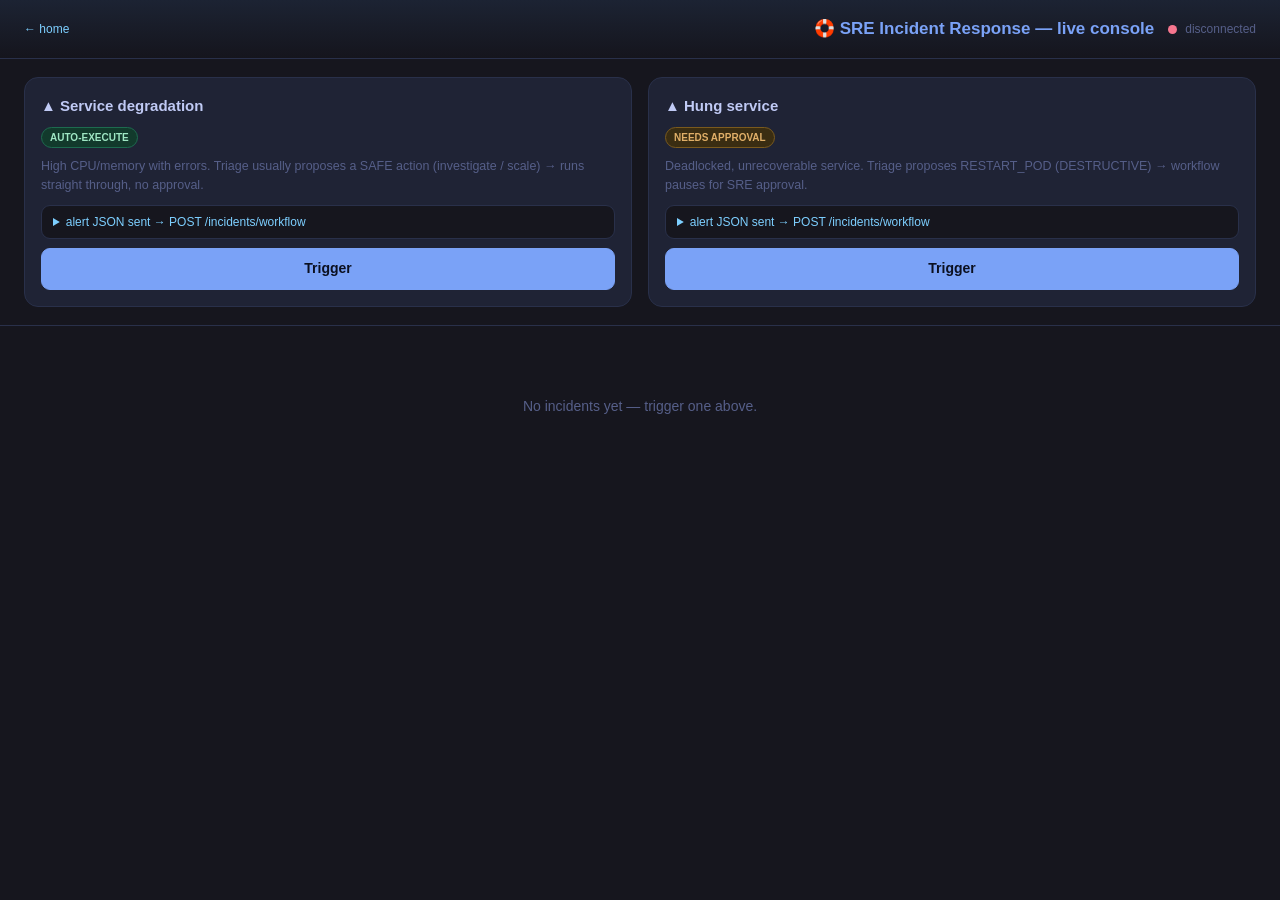
==== src/main/resources/META-INF/resources/console.html @ d0f3d38a "chore: WIP - Incident Response SRE demo (Quarkus Flow + Quarkus LangChain4j) Work in progress, not p" ====
<!DOCTYPE html>
<html lang="en">
<head>
<meta charset="utf-8"/>
<meta name="viewport" content="width=device-width, initial-scale=1"/>
<title>SRE Incident Response — Live Console</title>
<style>
  :root{
    --bg:#1a1b26; --bg2:#16161e; --panel:#1f2335; --panel2:#222a3d; --line:#29304a;
    --text:#c0caf5; --muted:#565f89; --blue:#7aa2f7; --purple:#bb9af7; --cyan:#7dcfff;
    --green:#9ece6a; --orange:#ff9e64; --red:#f7768e; --yellow:#e0af68;
    --p1:#f7768e; --p2:#ff9e64; --p3:#e0af68; --p4:#9ece6a;
  }
  *{box-sizing:border-box}
  body{margin:0;background:var(--bg2);color:var(--text);
    font:14px/1.55 -apple-system,BlinkMacSystemFont,"Segoe UI",Inter,Roboto,sans-serif}
  a{color:var(--cyan);text-decoration:none}
  header{display:flex;align-items:center;gap:14px;padding:16px 24px;border-bottom:1px solid var(--line);
    background:linear-gradient(180deg,#1c2333,#15151d)}
  header h1{font-size:17px;margin:0;font-weight:680;color:var(--blue)}
  header .home{margin-right:auto;color:var(--muted);font-size:12px}
  .dot{width:9px;height:9px;border-radius:50%;background:var(--red)}
  .dot.on{background:var(--green)}
  .conn{display:flex;align-items:center;gap:8px;color:var(--muted);font-size:12px}
  .triggers{display:grid;grid-template-columns:repeat(auto-fit,minmax(360px,1fr));gap:16px;padding:18px 24px;border-bottom:1px solid var(--line)}
  .trig{background:var(--panel);border:1px solid var(--line);border-radius:14px;padding:16px;display:flex;flex-direction:column;gap:9px}
  .trig h3{margin:0;font-size:15px;color:var(--text)}
  .trig .what{color:var(--muted);font-size:12.5px}
  .path{font-size:10px;font-weight:700;padding:2px 8px;border-radius:20px;width:max-content}
  .path.auto{background:#123a2c;color:#9fe7c4;border:1px solid #1d6b4f}
  .path.hitl{background:#3a2d12;color:var(--yellow);border:1px solid #7a5a1d}
  details{background:var(--bg2);border:1px solid var(--line);border-radius:9px}
  details summary{cursor:pointer;padding:7px 11px;font-size:12px;color:var(--cyan);user-select:none}
  details pre{margin:0;padding:0 12px 11px;font:11.5px/1.5 "JetBrains Mono",Menlo,Consolas,monospace;
    color:#9aa5ce;white-space:pre-wrap;word-break:break-word}
  button{font:inherit;border:1px solid var(--line);background:var(--panel2);color:var(--text);
    padding:9px 14px;border-radius:9px;cursor:pointer;transition:.15s;font-weight:600}
  button:hover{border-color:var(--blue);transform:translateY(-1px)}
  button.primary{background:var(--blue);border-color:var(--blue);color:#0b1020}
  button.ok{background:#123a2c;border-color:#1d6b4f;color:#9fe7c4}
  button.bad{background:#3a1620;border-color:#7a2b3e;color:#ffb3c2}
  main{padding:20px 24px;display:grid;grid-template-columns:repeat(auto-fill,minmax(380px,1fr));gap:16px}
  .card{background:var(--panel);border:1px solid var(--line);border-radius:14px;padding:15px;display:flex;flex-direction:column;gap:10px;animation:pop .2s}
  @keyframes pop{from{opacity:0;transform:translateY(6px)}to{opacity:1;transform:none}}
  .card.await{border-color:#7a5a1d;box-shadow:0 0 0 1px #7a5a1d,0 0 26px rgba(255,176,46,.12)}
  .row{display:flex;align-items:center;gap:10px}
  .svc{font-weight:680;font-size:15px}
  .sev{font-size:11px;font-weight:700;padding:2px 8px;border-radius:20px;color:#0b1020}
  .sev.P1_CRITICAL{background:var(--p1)} .sev.P2_HIGH{background:var(--p2)}
  .sev.P3_MEDIUM{background:var(--p3)} .sev.P4_LOW{background:var(--p4)}
  .status{margin-left:auto;font-size:11px;font-weight:680;padding:3px 10px;border-radius:20px;
    background:var(--panel2);border:1px solid var(--line);color:var(--muted)}
  .status.await{background:#3a2d12;border-color:#7a5a1d;color:var(--yellow)}
  .status.resolved{background:#11301f;border-color:#1d6b4f;color:var(--green)}
  .status.rejected{background:#33141d;border-color:#7a2b3e;color:var(--red)}
  .status.running{background:#13243a;border-color:#244a78;color:#7fb0ff}
  .diag{background:var(--panel2);border:1px solid var(--line);border-radius:9px;padding:9px 11px;font-size:12.5px}
  .diag b{color:var(--text)}
  .badge{font-size:10px;font-weight:700;padding:2px 7px;border-radius:6px;margin-left:6px}
  .badge.dest{background:#3a1620;color:#ffb3c2;border:1px solid #7a2b3e}
  .badge.safe{background:#123a2c;color:#9fe7c4;border:1px solid #1d6b4f}
  .actions{display:flex;gap:8px}
  .meta{color:var(--muted);font-size:11.5px}
  .steps{display:flex;flex-wrap:wrap;gap:5px}
  .step{font-size:10px;padding:2px 8px;border-radius:20px;border:1px solid var(--line);color:var(--muted);background:var(--bg2);transition:.15s}
  .step.done{color:var(--green);border-color:#1d6b4f}
  .step.active{color:#0b1020;background:var(--cyan);border-color:var(--cyan);font-weight:700}
  .empty{grid-column:1/-1;color:var(--muted);text-align:center;padding:50px 0}
  code{background:#0e1422;padding:1px 6px;border-radius:5px;color:#9fb6d6}
</style>
</head>
<body>
<header>
  <span class="home"><a href="/">← home</a></span>
  <h1>🛟 SRE Incident Response — live console</h1>
  <div class="conn"><span id="dot" class="dot"></span><span id="connTxt">connecting…</span></div>
</header>

<section class="triggers" id="triggers"></section>

<main id="grid"><div class="empty" id="empty">No incidents yet — trigger one above.</div></main>

<script>
const ALERTS = {
  degradation: {
    label: "Service degradation",
    what: "High CPU/memory with errors. Triage usually proposes a SAFE action (investigate / scale) → runs straight through, no approval.",
    path: "auto", pathLabel: "AUTO-EXECUTE",
    payload: {source:"prometheus", service:"api-gateway", metric:"cpu_usage", value:95, threshold:80,
      message:"Pod api-gateway-7d8f2 restart loop. CPU 95%, memory 89%. Error rate 12% on /api/v2/users"}
  },
  deadlock: {
    label: "Hung service",
    what: "Deadlocked, unrecoverable service. Triage proposes RESTART_POD (DESTRUCTIVE) → workflow pauses for SRE approval.",
    path: "hitl", pathLabel: "NEEDS APPROVAL",
    payload: {source:"prometheus", service:"payment-service", metric:"thread_deadlock", value:100, threshold:1,
      message:"payment-service fully deadlocked: all worker threads BLOCKED, 100% of requests failing, liveness probe failing. Process is hung and unrecoverable; standard remediation is an immediate pod restart."}
  }
};
const byInstance = {};
const grid = document.getElementById('grid');

// Trigger cards: self-documenting (what it does + path + the exact JSON it POSTs)
const trigEl = document.getElementById('triggers');
for (const [k, a] of Object.entries(ALERTS)) {
  const el = document.createElement('div'); el.className = 'trig';
  el.innerHTML = `
    <h3>▲ ${a.label}</h3>
    <span class="path ${a.path}">${a.pathLabel}</span>
    <div class="what">${a.what}</div>
    <details><summary>alert JSON sent → POST /incidents/workflow</summary>
      <pre>${JSON.stringify(a.payload, null, 2)}</pre></details>
    <button class="primary" data-k="${k}">Trigger</button>`;
  el.querySelector('button').onclick = () => trigger(k);
  trigEl.appendChild(el);
}

function setConn(on){ document.getElementById('dot').classList.toggle('on',on);
  document.getElementById('connTxt').textContent = on ? 'connected' : 'disconnected'; }
function connect(){
  const ws = new WebSocket((location.protocol==='https:'?'wss://':'ws://')+location.host+'/ws/incidents');
  ws.onopen=()=>setConn(true); ws.onclose=()=>{setConn(false);setTimeout(connect,2000);};
  ws.onmessage=e=>handleEvent(JSON.parse(e.data));
}

async function trigger(kind){
  const a = ALERTS[kind];
  const r = await fetch('/incidents/workflow',{method:'POST',headers:{'Content-Type':'application/json'},
    body:JSON.stringify(a.payload)});
  const j = await r.json();
  addCard(j.workflowInstanceId, j.incidentId, a);
}

function addCard(instanceId, incidentId, a){
  document.getElementById('empty')?.remove();
  const el = document.createElement('div'); el.className='card';
  el.innerHTML = `
    <div class="row"><span class="svc">${a.payload.service}</span>
      <span class="sev" data-sev></span>
      <span class="status running" data-status>TRIAGING…</span></div>
    <div class="meta">workflow <code>${instanceId.slice(0,14)}…</code> · incident <code>${incidentId.slice(0,8)}</code></div>
    <div class="steps" data-steps></div>
    <div class="diag" data-diag style="display:none"></div>
    <div class="actions" data-actions></div>
    <details><summary>alert payload</summary><pre>${JSON.stringify(a.payload,null,2)}</pre></details>
    <details><summary>workflow events (live)</summary><pre data-events>(waiting for events…)</pre></details>`;
  grid.prepend(el);
  const ctx = {incidentId, el, reached:new Set(), last:-1};
  byInstance[instanceId] = ctx;
  renderSteps(ctx);
}

// Live per-task progress, fed by Flow lifecycle events (flow-lifecycle-out)
const STEPS = [
  {label:'triage',      m:['triage']},
  {label:'metrics',     m:['fetchmetrics']},
  {label:'decision',    m:['switch']},
  {label:'approval',    m:['approval']},
  {label:'remediate',   m:['executeremediation']},
  {label:'notify',      m:['notify']},
  {label:'post-mortem', m:['postmortem']},
  {label:'resolved',    m:['incidentresolved']}
];
function stepIndexForTask(task){
  if(!task) return -1;
  const t = task.toLowerCase();
  return STEPS.findIndex(s => s.m.some(x => t.includes(x)));
}
function renderSteps(ctx){
  // done = steps actually reached; active = furthest reached; skipped steps stay blank
  ctx.el.querySelector('[data-steps]').innerHTML = STEPS.map((s,i)=>{
    const cls = i === ctx.last ? 'active' : (ctx.reached.has(i) ? 'done' : '');
    return `<span class="step ${cls}">${s.label}</span>`;
  }).join('');
}
function advanceStep(ctx, task){
  const idx = stepIndexForTask(task);
  if(idx < 0) return;
  ctx.reached.add(idx);
  ctx.last = Math.max(ctx.last, idx);
  renderSteps(ctx);
}

function handleEvent(ev){
  const ctx = byInstance[ev.flowInstanceId];
  if(!ctx) return;

  if(ev.kind === 'lifecycle'){ advanceStep(ctx, ev.task); return; }

  // domain event (approval.required / resolved) -> live feed + card state
  const log = ctx.el.querySelector('[data-events]');
  const shortType = ev.type.replace('com.acme.sre.','');
  log.textContent = (log.textContent.startsWith('(') ? '' : log.textContent)
    + `▼ ${shortType}\n${JSON.stringify(ev.data, null, 2)}\n\n`;
  const d = ev.data || {};
  if(ev.type.endsWith('approval.required')) renderAwaiting(ctx, d);
  else if(ev.type.endsWith('resolved')){ const r=STEPS.length-1; ctx.reached.add(r); ctx.last=r; renderSteps(ctx); setStatus(ctx,'RESOLVED','resolved'); }
}

function renderAwaiting(ctx, ir){
  const el = ctx.el; el.classList.add('await');
  if(ir.severity){const s=el.querySelector('[data-sev]');s.textContent=ir.severity.replace('_',' ');s.className='sev '+ir.severity;}
  setStatus(ctx,'⏸ AWAITING APPROVAL','await');
  const rem = ir.remediation||{};
  const diag = el.querySelector('[data-diag]'); diag.style.display='block';
  diag.innerHTML = `<b>${(rem.type||'').replaceAll('_',' ')}</b>`
    + `<span class="badge ${rem.destructive?'dest':'safe'}">${rem.destructive?'DESTRUCTIVE':'SAFE'}</span>`
    + `<br>${rem.description||''}`
    + (ir.diagnosis? `<br><span class="meta">root cause: ${ir.diagnosis.rootCause||''}</span>`:'');
  const act = el.querySelector('[data-actions]'); act.innerHTML='';
  const ok=document.createElement('button'); ok.className='ok'; ok.textContent='✓ Approve restart'; ok.onclick=()=>decide(ctx,'approve');
  const no=document.createElement('button'); no.className='bad'; no.textContent='✕ Reject'; no.onclick=()=>decide(ctx,'reject');
  act.append(ok,no);
}

async function decide(ctx, action){
  ctx.el.querySelector('[data-actions]').innerHTML=''; ctx.el.classList.remove('await');
  setStatus(ctx, action==='approve'?'APPROVED — remediating…':'REJECTED', action==='approve'?'running':'rejected');
  try {
    const r = await fetch(`/incidents/${ctx.incidentId}/${action}`,{method:'PUT',headers:{'Content-Type':'application/json'},
      body:JSON.stringify({reviewer:'console-user',reason:action==='approve'?'Approved via console':'Rejected via console'})});
    if(!r.ok) setStatus(ctx, `${action} failed (${r.status}) — stale incident?`, 'rejected');
  } catch(e){ setStatus(ctx, `${action} error`, 'rejected'); }
}

function setStatus(ctx,text,cls){ const s=ctx.el.querySelector('[data-status]'); s.textContent=text; s.className='status '+cls; }
connect();
</script>
</body>
</html>
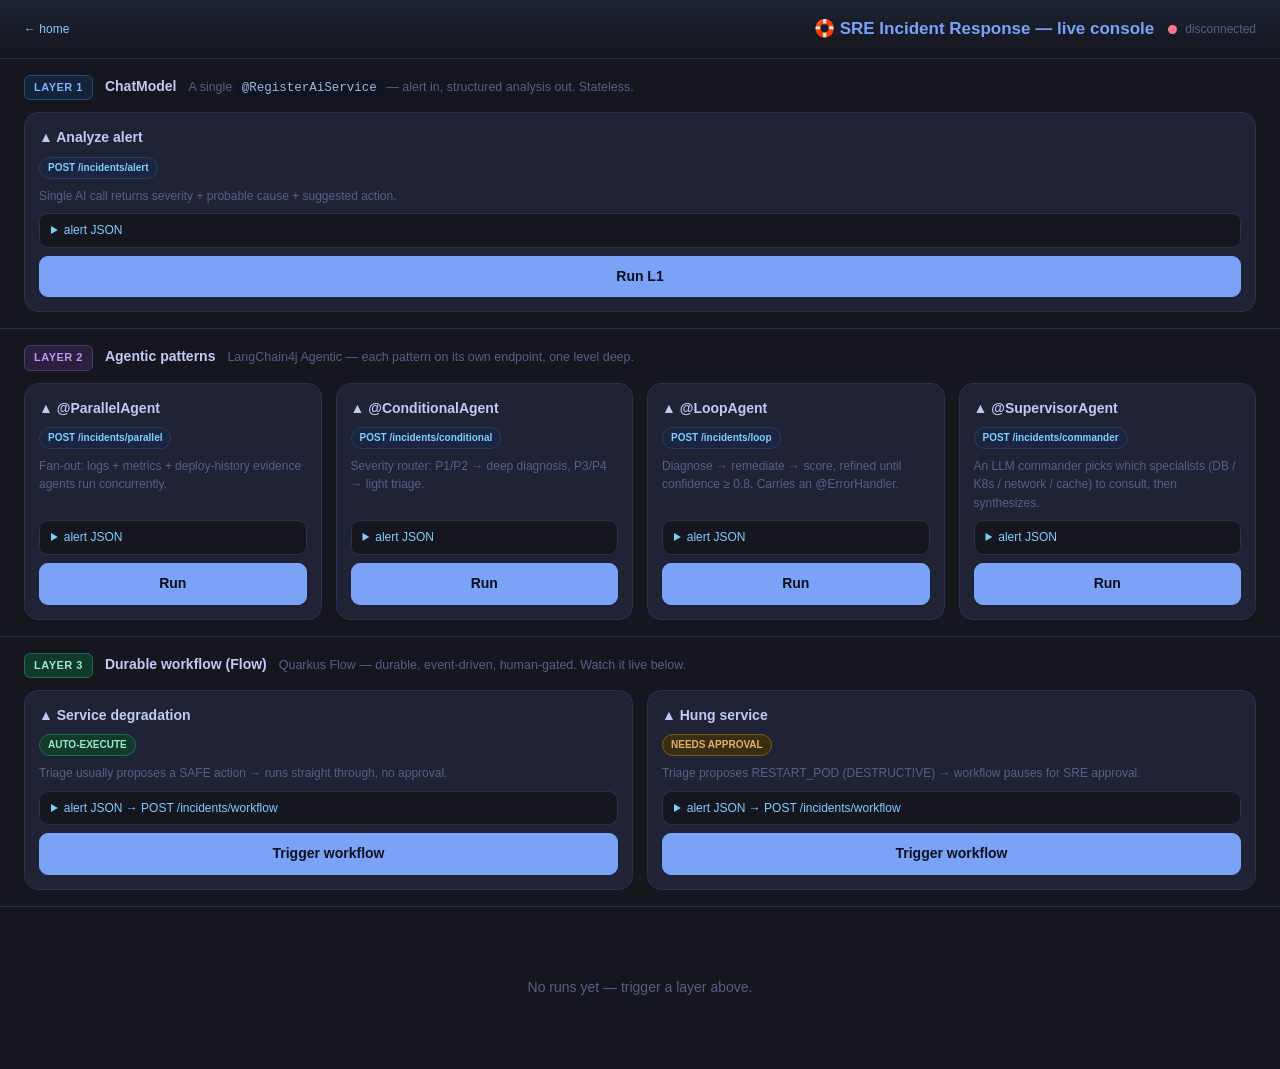
==== commit ec5e6026: "feat: per-pattern agentic layers, supervisor, error handling, durable HITL flow Restructure the demo" ====
--- a/src/main/resources/META-INF/resources/console.html
+++ b/src/main/resources/META-INF/resources/console.html
@@ -22,10 +22,21 @@
   .dot{width:9px;height:9px;border-radius:50%;background:var(--red)}
   .dot.on{background:var(--green)}
   .conn{display:flex;align-items:center;gap:8px;color:var(--muted);font-size:12px}
-  .triggers{display:grid;grid-template-columns:repeat(auto-fit,minmax(360px,1fr));gap:16px;padding:18px 24px;border-bottom:1px solid var(--line)}
-  .trig{background:var(--panel);border:1px solid var(--line);border-radius:14px;padding:16px;display:flex;flex-direction:column;gap:9px}
-  .trig h3{margin:0;font-size:15px;color:var(--text)}
-  .trig .what{color:var(--muted);font-size:12.5px}
+
+  .layer{border-bottom:1px solid var(--line);padding:16px 24px}
+  .layer-head{display:flex;align-items:baseline;gap:12px;margin-bottom:12px}
+  .layer-tag{font-size:11px;font-weight:800;letter-spacing:.5px;padding:3px 9px;border-radius:6px}
+  .layer-tag.l1{background:#13243a;color:#7fb0ff;border:1px solid #244a78}
+  .layer-tag.l2{background:#2a1f3d;color:var(--purple);border:1px solid #4a3a78}
+  .layer-tag.l3{background:#123a2c;color:#9fe7c4;border:1px solid #1d6b4f}
+  .layer-head .ttl{font-size:14px;font-weight:680}
+  .layer-head .sub{color:var(--muted);font-size:12.5px}
+  .triggers{display:grid;grid-template-columns:repeat(auto-fit,minmax(260px,1fr));gap:14px}
+  .trig{background:var(--panel);border:1px solid var(--line);border-radius:14px;padding:14px;display:flex;flex-direction:column;gap:8px}
+  .trig h3{margin:0;font-size:14px;color:var(--text)}
+  .trig .what{color:var(--muted);font-size:12px;flex:1}
+  .pat{font-size:10px;font-weight:700;padding:2px 8px;border-radius:20px;width:max-content;
+    background:#1b2440;color:var(--cyan);border:1px solid #2c3a63}
   .path{font-size:10px;font-weight:700;padding:2px 8px;border-radius:20px;width:max-content}
   .path.auto{background:#123a2c;color:#9fe7c4;border:1px solid #1d6b4f}
   .path.hitl{background:#3a2d12;color:var(--yellow);border:1px solid #7a5a1d}
@@ -36,6 +47,7 @@
   button{font:inherit;border:1px solid var(--line);background:var(--panel2);color:var(--text);
     padding:9px 14px;border-radius:9px;cursor:pointer;transition:.15s;font-weight:600}
   button:hover{border-color:var(--blue);transform:translateY(-1px)}
+  button:disabled{opacity:.5;cursor:wait;transform:none}
   button.primary{background:var(--blue);border-color:var(--blue);color:#0b1020}
   button.ok{background:#123a2c;border-color:#1d6b4f;color:#9fe7c4}
   button.bad{background:#3a1620;border-color:#7a2b3e;color:#ffb3c2}
@@ -43,8 +55,13 @@
   .card{background:var(--panel);border:1px solid var(--line);border-radius:14px;padding:15px;display:flex;flex-direction:column;gap:10px;animation:pop .2s}
   @keyframes pop{from{opacity:0;transform:translateY(6px)}to{opacity:1;transform:none}}
   .card.await{border-color:#7a5a1d;box-shadow:0 0 0 1px #7a5a1d,0 0 26px rgba(255,176,46,.12)}
+  .card.l1{border-left:3px solid var(--blue)}
+  .card.l2{border-left:3px solid var(--purple)}
+  .card.l3{border-left:3px solid var(--green)}
   .row{display:flex;align-items:center;gap:10px}
   .svc{font-weight:680;font-size:15px}
+  .lbadge{font-size:10px;font-weight:800;padding:2px 8px;border-radius:6px}
+  .lbadge.l1{background:#13243a;color:#7fb0ff} .lbadge.l2{background:#2a1f3d;color:var(--purple)} .lbadge.l3{background:#123a2c;color:#9fe7c4}
   .sev{font-size:11px;font-weight:700;padding:2px 8px;border-radius:20px;color:#0b1020}
   .sev.P1_CRITICAL{background:var(--p1)} .sev.P2_HIGH{background:var(--p2)}
   .sev.P3_MEDIUM{background:var(--p3)} .sev.P4_LOW{background:var(--p4)}
@@ -54,6 +71,7 @@
   .status.resolved{background:#11301f;border-color:#1d6b4f;color:var(--green)}
   .status.rejected{background:#33141d;border-color:#7a2b3e;color:var(--red)}
   .status.running{background:#13243a;border-color:#244a78;color:#7fb0ff}
+  .status.err{background:#33141d;border-color:#7a2b3e;color:var(--red)}
   .diag{background:var(--panel2);border:1px solid var(--line);border-radius:9px;padding:9px 11px;font-size:12.5px}
   .diag b{color:var(--text)}
   .badge{font-size:10px;font-weight:700;padding:2px 7px;border-radius:6px;margin-left:6px}
@@ -65,6 +83,9 @@
   .step{font-size:10px;padding:2px 8px;border-radius:20px;border:1px solid var(--line);color:var(--muted);background:var(--bg2);transition:.15s}
   .step.done{color:var(--green);border-color:#1d6b4f}
   .step.active{color:#0b1020;background:var(--cyan);border-color:var(--cyan);font-weight:700}
+  .spin{width:13px;height:13px;border:2px solid var(--line);border-top-color:var(--cyan);border-radius:50%;
+    display:inline-block;animation:rot .8s linear infinite;vertical-align:-2px}
+  @keyframes rot{to{transform:rotate(360deg)}}
   .empty{grid-column:1/-1;color:var(--muted);text-align:center;padding:50px 0}
   code{background:#0e1422;padding:1px 6px;border-radius:5px;color:#9fb6d6}
 </style>
@@ -76,45 +97,193 @@
   <div class="conn"><span id="dot" class="dot"></span><span id="connTxt">connecting…</span></div>
 </header>
 
-<section class="triggers" id="triggers"></section>
-
-<main id="grid"><div class="empty" id="empty">No incidents yet — trigger one above.</div></main>
+<section class="layer">
+  <div class="layer-head">
+    <span class="layer-tag l1">LAYER 1</span>
+    <span class="ttl">ChatModel</span>
+    <span class="sub">A single <code>@RegisterAiService</code> — alert in, structured analysis out. Stateless.</span>
+  </div>
+  <div class="triggers" id="trig-l1"></div>
+</section>
+
+<section class="layer">
+  <div class="layer-head">
+    <span class="layer-tag l2">LAYER 2</span>
+    <span class="ttl">Agentic patterns</span>
+    <span class="sub">LangChain4j Agentic — each pattern on its own endpoint, one level deep.</span>
+  </div>
+  <div class="triggers" id="trig-l2"></div>
+</section>
+
+<section class="layer">
+  <div class="layer-head">
+    <span class="layer-tag l3">LAYER 3</span>
+    <span class="ttl">Durable workflow (Flow)</span>
+    <span class="sub">Quarkus Flow — durable, event-driven, human-gated. Watch it live below.</span>
+  </div>
+  <div class="triggers" id="trig-l3"></div>
+</section>
+
+<main id="grid"><div class="empty" id="empty">No runs yet — trigger a layer above.</div></main>
 
 <script>
-const ALERTS = {
+// ---- Layer 1: synchronous ChatModel call ----
+const L1 = {
+  label: "Analyze alert", endpoint: "/incidents/alert",
+  what: "Single AI call returns severity + probable cause + suggested action.",
+  payload: {source:"prometheus", service:"api-gateway", metric:"error_rate", value:15.5, threshold:5.0,
+    message:"Error rate exceeded threshold: 15.5% > 5.0% on /api/v2/users"}
+};
+
+// ---- Layer 2: the four agentic patterns (synchronous) ----
+const L2 = {
+  parallel: {
+    label:"@ParallelAgent", endpoint:"/incidents/parallel",
+    what:"Fan-out: logs + metrics + deploy-history evidence agents run concurrently.",
+    payload:{source:"prometheus", service:"api-gateway", metric:"error_rate", value:15.5, threshold:5.0,
+      message:"Error rate 15.5%; latency p99 climbing after the 14:00 rollout"}
+  },
+  conditional: {
+    label:"@ConditionalAgent", endpoint:"/incidents/conditional",
+    what:"Severity router: P1/P2 → deep diagnosis, P3/P4 → light triage.",
+    payload:{source:"prometheus", service:"payment-service", metric:"availability", value:0, threshold:1,
+      message:"payment-service down: 100% of requests failing, all pods CrashLoopBackOff after v2.3 deploy"}
+  },
+  loop: {
+    label:"@LoopAgent", endpoint:"/incidents/loop",
+    what:"Diagnose → remediate → score, refined until confidence ≥ 0.8. Carries an @ErrorHandler.",
+    payload:{source:"prometheus", service:"payments-api", metric:"heap_used_pct", value:97, threshold:85,
+      message:"OutOfMemoryError, heap climbing, GC pauses increasing after v2.3 deploy"}
+  },
+  commander: {
+    label:"@SupervisorAgent", endpoint:"/incidents/commander",
+    what:"An LLM commander picks which specialists (DB / K8s / network / cache) to consult, then synthesizes.",
+    payload:{source:"prometheus", service:"checkout-api", metric:"db_pool_active", value:100, threshold:80,
+      message:"p99 8s, HikariCP connection pool exhausted, threads blocked acquiring connections"}
+  }
+};
+
+// ---- Layer 3: durable workflow (async, live over WebSocket) ----
+const L3 = {
   degradation: {
-    label: "Service degradation",
-    what: "High CPU/memory with errors. Triage usually proposes a SAFE action (investigate / scale) → runs straight through, no approval.",
-    path: "auto", pathLabel: "AUTO-EXECUTE",
-    payload: {source:"prometheus", service:"api-gateway", metric:"cpu_usage", value:95, threshold:80,
+    label:"Service degradation", path:"auto", pathLabel:"AUTO-EXECUTE",
+    what:"Triage usually proposes a SAFE action → runs straight through, no approval.",
+    payload:{source:"prometheus", service:"api-gateway", metric:"cpu_usage", value:95, threshold:80,
       message:"Pod api-gateway-7d8f2 restart loop. CPU 95%, memory 89%. Error rate 12% on /api/v2/users"}
   },
   deadlock: {
-    label: "Hung service",
-    what: "Deadlocked, unrecoverable service. Triage proposes RESTART_POD (DESTRUCTIVE) → workflow pauses for SRE approval.",
-    path: "hitl", pathLabel: "NEEDS APPROVAL",
-    payload: {source:"prometheus", service:"payment-service", metric:"thread_deadlock", value:100, threshold:1,
+    label:"Hung service", path:"hitl", pathLabel:"NEEDS APPROVAL",
+    what:"Triage proposes RESTART_POD (DESTRUCTIVE) → workflow pauses for SRE approval.",
+    payload:{source:"prometheus", service:"payment-service", metric:"thread_deadlock", value:100, threshold:1,
       message:"payment-service fully deadlocked: all worker threads BLOCKED, 100% of requests failing, liveness probe failing. Process is hung and unrecoverable; standard remediation is an immediate pod restart."}
   }
 };
+
 const byInstance = {};
 const grid = document.getElementById('grid');
 
-// Trigger cards: self-documenting (what it does + path + the exact JSON it POSTs)
-const trigEl = document.getElementById('triggers');
-for (const [k, a] of Object.entries(ALERTS)) {
-  const el = document.createElement('div'); el.className = 'trig';
-  el.innerHTML = `
-    <h3>▲ ${a.label}</h3>
-    <span class="path ${a.path}">${a.pathLabel}</span>
-    <div class="what">${a.what}</div>
-    <details><summary>alert JSON sent → POST /incidents/workflow</summary>
-      <pre>${JSON.stringify(a.payload, null, 2)}</pre></details>
-    <button class="primary" data-k="${k}">Trigger</button>`;
-  el.querySelector('button').onclick = () => trigger(k);
-  trigEl.appendChild(el);
-}
-
+// ---------- build trigger cards ----------
+function trigCard(html){ const el=document.createElement('div'); el.className='trig'; el.innerHTML=html; return el; }
+
+(function buildL1(){
+  const el = trigCard(`
+    <h3>▲ ${L1.label}</h3>
+    <span class="pat">POST ${L1.endpoint}</span>
+    <div class="what">${L1.what}</div>
+    <details><summary>alert JSON</summary><pre>${JSON.stringify(L1.payload,null,2)}</pre></details>
+    <button class="primary">Run L1</button>`);
+  el.querySelector('button').onclick = (e)=>runSync(e.target,'l1','L1','ChatModel',L1.endpoint,L1.payload);
+  document.getElementById('trig-l1').appendChild(el);
+})();
+
+(function buildL2(){
+  const box = document.getElementById('trig-l2');
+  for(const [k,p] of Object.entries(L2)){
+    const el = trigCard(`
+      <h3>▲ ${p.label}</h3>
+      <span class="pat">POST ${p.endpoint}</span>
+      <div class="what">${p.what}</div>
+      <details><summary>alert JSON</summary><pre>${JSON.stringify(p.payload,null,2)}</pre></details>
+      <button class="primary">Run</button>`);
+    el.querySelector('button').onclick=(e)=>runSync(e.target,'l2','L2',p.label,p.endpoint,p.payload);
+    box.appendChild(el);
+  }
+})();
+
+(function buildL3(){
+  const box = document.getElementById('trig-l3');
+  for(const [k,a] of Object.entries(L3)){
+    const el = trigCard(`
+      <h3>▲ ${a.label}</h3>
+      <span class="path ${a.path}">${a.pathLabel}</span>
+      <div class="what">${a.what}</div>
+      <details><summary>alert JSON → POST /incidents/workflow</summary><pre>${JSON.stringify(a.payload,null,2)}</pre></details>
+      <button class="primary">Trigger workflow</button>`);
+    el.querySelector('button').onclick=()=>triggerWorkflow(a);
+    box.appendChild(el);
+  }
+})();
+
+// ---------- Layer 1 & 2: synchronous request/response ----------
+async function runSync(btn, lclass, ltag, pattern, endpoint, payload){
+  document.getElementById('empty')?.remove();
+  btn.disabled = true;
+  const card = document.createElement('div'); card.className = 'card '+lclass;
+  card.innerHTML = `
+    <div class="row">
+      <span class="lbadge ${lclass}">${ltag}</span>
+      <span class="svc">${payload.service}</span>
+      <span class="status running" data-status><span class="spin"></span> ${pattern}…</span>
+    </div>
+    <div class="meta">${pattern} · POST ${endpoint}</div>
+    <div class="diag" data-body style="display:none"></div>
+    <details><summary>raw response</summary><pre data-raw>(running…)</pre></details>`;
+  grid.prepend(card);
+  const t0 = performance.now();
+  try {
+    const r = await fetch(endpoint,{method:'POST',headers:{'Content-Type':'application/json'},body:JSON.stringify(payload)});
+    const j = await r.json();
+    const secs = ((performance.now()-t0)/1000).toFixed(1);
+    card.querySelector('[data-raw]').textContent = JSON.stringify(j,null,2);
+    renderSyncBody(card, ltag, pattern, j);
+    setCardStatus(card, `done · ${secs}s`, 'resolved');
+  } catch(e){
+    card.querySelector('[data-raw]').textContent = String(e);
+    setCardStatus(card, 'error', 'err');
+  } finally { btn.disabled = false; }
+}
+
+function renderSyncBody(card, ltag, pattern, j){
+  const body = card.querySelector('[data-body]'); body.style.display='block';
+  if(j.analysis){ // L1
+    const a=j.analysis; setSev(card,a.severity);
+    body.innerHTML = `<b>${a.severity||''}</b><br>${a.probableCause||''}`
+      + `<br><span class="meta">action: ${a.suggestedAction||''}</span>`;
+  } else if(j.evidence){ // L2 parallel
+    const e=j.evidence;
+    body.innerHTML = `<b>Evidence (3 agents in parallel)</b>`
+      + `<br>📜 ${e.logsFindings||''}`
+      + `<br>📈 ${e.metricsFindings||''}`
+      + `<br>🚀 ${e.deployFindings||''}`;
+  } else if(j.assessment){ // L2 commander
+    body.innerHTML = `<b>Commander assessment</b><br>${j.assessment}`;
+  } else if(j.result){ // L2 conditional / loop
+    const r=j.result; setSev(card,r.severity);
+    const score = r.confidenceScore && (r.confidenceScore.score ?? r.confidenceScore.value);
+    body.innerHTML = (j.branch?`<b>branch: ${j.branch}</b><br>`:'')
+      + (r.diagnosis?`root cause: <b>${r.diagnosis.rootCause||''}</b><br><span class="meta">${r.diagnosis.explanation||''}</span>`:'')
+      + (r.remediation?`<br>action: ${r.remediation.type||''} <span class="badge ${r.remediation.destructive?'dest':'safe'}">${r.remediation.destructive?'DESTRUCTIVE':'SAFE'}</span>`:'')
+      + (score!=null?`<br><span class="meta">confidence: ${score}</span>`:'');
+  } else {
+    body.innerHTML = `<span class="meta">${pattern} returned (see raw response)</span>`;
+  }
+}
+function setSev(card,sev){ if(!sev) return; const r=card.querySelector('.row');
+  const s=document.createElement('span'); s.className='sev '+sev; s.textContent=sev.replace('_',' ');
+  r.insertBefore(s, r.querySelector('[data-status]')); }
+function setCardStatus(card,text,cls){ const s=card.querySelector('[data-status]'); s.textContent=text; s.className='status '+cls; }
+
+// ---------- Layer 3: durable workflow, live ----------
 function setConn(on){ document.getElementById('dot').classList.toggle('on',on);
   document.getElementById('connTxt').textContent = on ? 'connected' : 'disconnected'; }
 function connect(){
@@ -123,19 +292,18 @@
   ws.onmessage=e=>handleEvent(JSON.parse(e.data));
 }
 
-async function trigger(kind){
-  const a = ALERTS[kind];
+async function triggerWorkflow(a){
   const r = await fetch('/incidents/workflow',{method:'POST',headers:{'Content-Type':'application/json'},
     body:JSON.stringify(a.payload)});
   const j = await r.json();
-  addCard(j.workflowInstanceId, j.incidentId, a);
-}
-
-function addCard(instanceId, incidentId, a){
+  addWorkflowCard(j.workflowInstanceId, j.incidentId, a);
+}
+
+function addWorkflowCard(instanceId, incidentId, a){
   document.getElementById('empty')?.remove();
-  const el = document.createElement('div'); el.className='card';
+  const el = document.createElement('div'); el.className='card l3';
   el.innerHTML = `
-    <div class="row"><span class="svc">${a.payload.service}</span>
+    <div class="row"><span class="lbadge l3">L3</span><span class="svc">${a.payload.service}</span>
       <span class="sev" data-sev></span>
       <span class="status running" data-status>TRIAGING…</span></div>
     <div class="meta">workflow <code>${instanceId.slice(0,14)}…</code> · incident <code>${incidentId.slice(0,8)}</code></div>
@@ -150,9 +318,8 @@
   renderSteps(ctx);
 }
 
-// Live per-task progress, fed by Flow lifecycle events (flow-lifecycle-out)
 const STEPS = [
-  {label:'triage',      m:['triage']},
+  {label:'triage',      m:['triage','agenticdiagnosis']},
   {label:'metrics',     m:['fetchmetrics']},
   {label:'decision',    m:['switch']},
   {label:'approval',    m:['approval']},
@@ -167,7 +334,6 @@
   return STEPS.findIndex(s => s.m.some(x => t.includes(x)));
 }
 function renderSteps(ctx){
-  // done = steps actually reached; active = furthest reached; skipped steps stay blank
   ctx.el.querySelector('[data-steps]').innerHTML = STEPS.map((s,i)=>{
     const cls = i === ctx.last ? 'active' : (ctx.reached.has(i) ? 'done' : '');
     return `<span class="step ${cls}">${s.label}</span>`;
@@ -184,10 +350,7 @@
 function handleEvent(ev){
   const ctx = byInstance[ev.flowInstanceId];
   if(!ctx) return;
-
   if(ev.kind === 'lifecycle'){ advanceStep(ctx, ev.task); return; }
-
-  // domain event (approval.required / resolved) -> live feed + card state
   const log = ctx.el.querySelector('[data-events]');
   const shortType = ev.type.replace('com.acme.sre.','');
   log.textContent = (log.textContent.startsWith('(') ? '' : log.textContent)
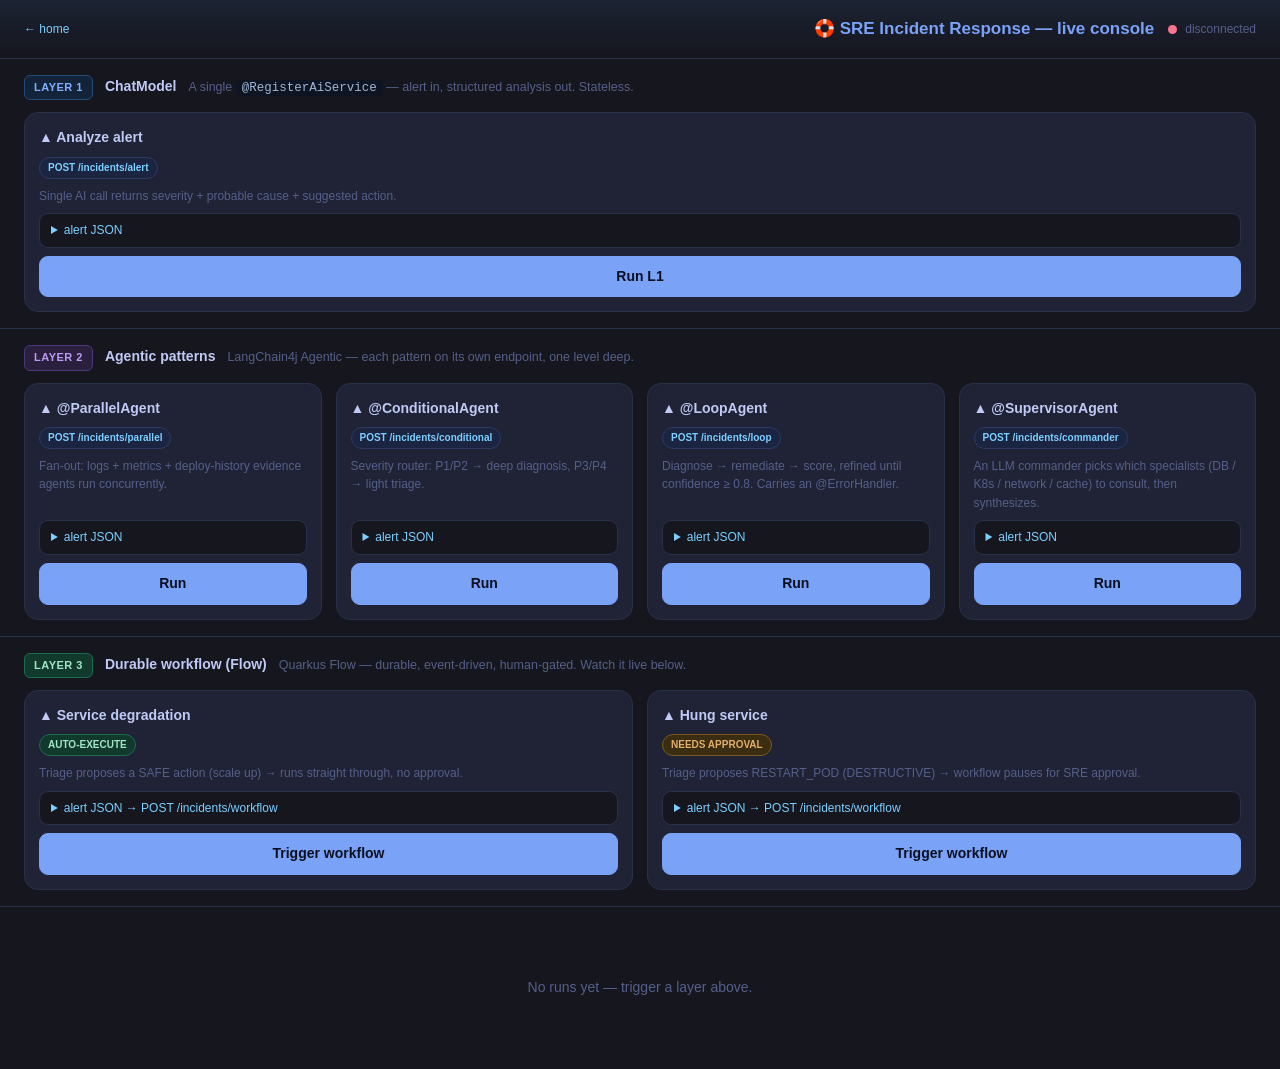
==== commit 7f6898b3: "refactor: type the Flow, reorganize domain, harden REST boundary Typed Flow transforms (MetricsSnaps" ====
--- a/src/main/resources/META-INF/resources/console.html
+++ b/src/main/resources/META-INF/resources/console.html
@@ -167,9 +167,9 @@
 const L3 = {
   degradation: {
     label:"Service degradation", path:"auto", pathLabel:"AUTO-EXECUTE",
-    what:"Triage usually proposes a SAFE action → runs straight through, no approval.",
-    payload:{source:"prometheus", service:"api-gateway", metric:"cpu_usage", value:95, threshold:80,
-      message:"Pod api-gateway-7d8f2 restart loop. CPU 95%, memory 89%. Error rate 12% on /api/v2/users"}
+    what:"Triage proposes a SAFE action (scale up) → runs straight through, no approval.",
+    payload:{source:"prometheus", service:"recommendations-api", metric:"latency_p99", value:780, threshold:500,
+      message:"recommendations-api p99 latency 780ms over 500ms SLO during a traffic surge. CPU 74%, memory 61%, error rate 0.3%, no crashes or restarts, no recent deploy. Gradual capacity-bound slowdown."}
   },
   deadlock: {
     label:"Hung service", path:"hitl", pathLabel:"NEEDS APPROVAL",
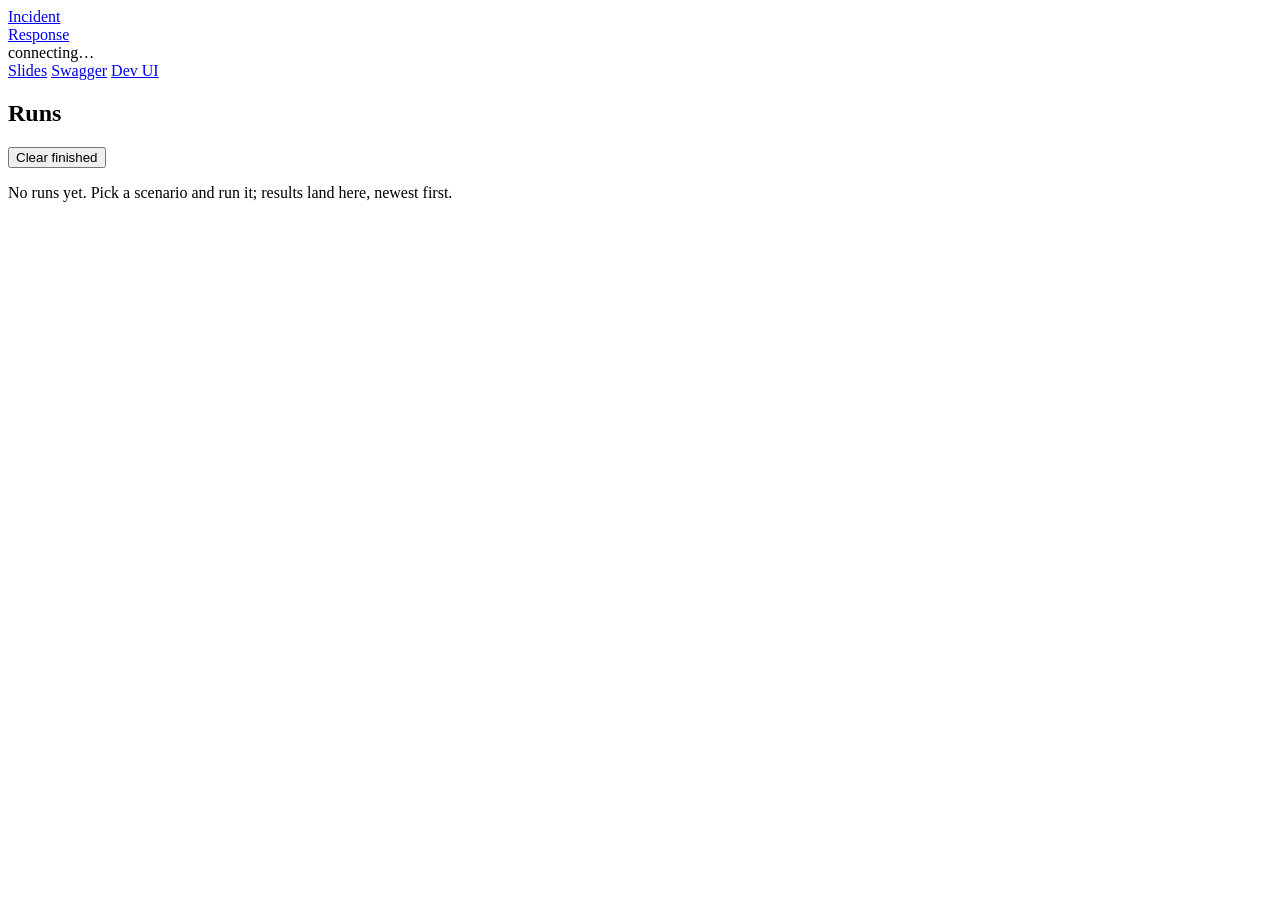
==== commit 662b8ed1: "feat: redesign live console and ground agents with observability tools Rebuild the console in the ta" ====
--- a/src/main/resources/META-INF/resources/console.html
+++ b/src/main/resources/META-INF/resources/console.html
@@ -1,393 +1,40 @@
 <!DOCTYPE html>
 <html lang="en">
 <head>
-<meta charset="utf-8"/>
-<meta name="viewport" content="width=device-width, initial-scale=1"/>
-<title>SRE Incident Response — Live Console</title>
-<style>
-  :root{
-    --bg:#1a1b26; --bg2:#16161e; --panel:#1f2335; --panel2:#222a3d; --line:#29304a;
-    --text:#c0caf5; --muted:#565f89; --blue:#7aa2f7; --purple:#bb9af7; --cyan:#7dcfff;
-    --green:#9ece6a; --orange:#ff9e64; --red:#f7768e; --yellow:#e0af68;
-    --p1:#f7768e; --p2:#ff9e64; --p3:#e0af68; --p4:#9ece6a;
-  }
-  *{box-sizing:border-box}
-  body{margin:0;background:var(--bg2);color:var(--text);
-    font:14px/1.55 -apple-system,BlinkMacSystemFont,"Segoe UI",Inter,Roboto,sans-serif}
-  a{color:var(--cyan);text-decoration:none}
-  header{display:flex;align-items:center;gap:14px;padding:16px 24px;border-bottom:1px solid var(--line);
-    background:linear-gradient(180deg,#1c2333,#15151d)}
-  header h1{font-size:17px;margin:0;font-weight:680;color:var(--blue)}
-  header .home{margin-right:auto;color:var(--muted);font-size:12px}
-  .dot{width:9px;height:9px;border-radius:50%;background:var(--red)}
-  .dot.on{background:var(--green)}
-  .conn{display:flex;align-items:center;gap:8px;color:var(--muted);font-size:12px}
-
-  .layer{border-bottom:1px solid var(--line);padding:16px 24px}
-  .layer-head{display:flex;align-items:baseline;gap:12px;margin-bottom:12px}
-  .layer-tag{font-size:11px;font-weight:800;letter-spacing:.5px;padding:3px 9px;border-radius:6px}
-  .layer-tag.l1{background:#13243a;color:#7fb0ff;border:1px solid #244a78}
-  .layer-tag.l2{background:#2a1f3d;color:var(--purple);border:1px solid #4a3a78}
-  .layer-tag.l3{background:#123a2c;color:#9fe7c4;border:1px solid #1d6b4f}
-  .layer-head .ttl{font-size:14px;font-weight:680}
-  .layer-head .sub{color:var(--muted);font-size:12.5px}
-  .triggers{display:grid;grid-template-columns:repeat(auto-fit,minmax(260px,1fr));gap:14px}
-  .trig{background:var(--panel);border:1px solid var(--line);border-radius:14px;padding:14px;display:flex;flex-direction:column;gap:8px}
-  .trig h3{margin:0;font-size:14px;color:var(--text)}
-  .trig .what{color:var(--muted);font-size:12px;flex:1}
-  .pat{font-size:10px;font-weight:700;padding:2px 8px;border-radius:20px;width:max-content;
-    background:#1b2440;color:var(--cyan);border:1px solid #2c3a63}
-  .path{font-size:10px;font-weight:700;padding:2px 8px;border-radius:20px;width:max-content}
-  .path.auto{background:#123a2c;color:#9fe7c4;border:1px solid #1d6b4f}
-  .path.hitl{background:#3a2d12;color:var(--yellow);border:1px solid #7a5a1d}
-  details{background:var(--bg2);border:1px solid var(--line);border-radius:9px}
-  details summary{cursor:pointer;padding:7px 11px;font-size:12px;color:var(--cyan);user-select:none}
-  details pre{margin:0;padding:0 12px 11px;font:11.5px/1.5 "JetBrains Mono",Menlo,Consolas,monospace;
-    color:#9aa5ce;white-space:pre-wrap;word-break:break-word}
-  button{font:inherit;border:1px solid var(--line);background:var(--panel2);color:var(--text);
-    padding:9px 14px;border-radius:9px;cursor:pointer;transition:.15s;font-weight:600}
-  button:hover{border-color:var(--blue);transform:translateY(-1px)}
-  button:disabled{opacity:.5;cursor:wait;transform:none}
-  button.primary{background:var(--blue);border-color:var(--blue);color:#0b1020}
-  button.ok{background:#123a2c;border-color:#1d6b4f;color:#9fe7c4}
-  button.bad{background:#3a1620;border-color:#7a2b3e;color:#ffb3c2}
-  main{padding:20px 24px;display:grid;grid-template-columns:repeat(auto-fill,minmax(380px,1fr));gap:16px}
-  .card{background:var(--panel);border:1px solid var(--line);border-radius:14px;padding:15px;display:flex;flex-direction:column;gap:10px;animation:pop .2s}
-  @keyframes pop{from{opacity:0;transform:translateY(6px)}to{opacity:1;transform:none}}
-  .card.await{border-color:#7a5a1d;box-shadow:0 0 0 1px #7a5a1d,0 0 26px rgba(255,176,46,.12)}
-  .card.l1{border-left:3px solid var(--blue)}
-  .card.l2{border-left:3px solid var(--purple)}
-  .card.l3{border-left:3px solid var(--green)}
-  .row{display:flex;align-items:center;gap:10px}
-  .svc{font-weight:680;font-size:15px}
-  .lbadge{font-size:10px;font-weight:800;padding:2px 8px;border-radius:6px}
-  .lbadge.l1{background:#13243a;color:#7fb0ff} .lbadge.l2{background:#2a1f3d;color:var(--purple)} .lbadge.l3{background:#123a2c;color:#9fe7c4}
-  .sev{font-size:11px;font-weight:700;padding:2px 8px;border-radius:20px;color:#0b1020}
-  .sev.P1_CRITICAL{background:var(--p1)} .sev.P2_HIGH{background:var(--p2)}
-  .sev.P3_MEDIUM{background:var(--p3)} .sev.P4_LOW{background:var(--p4)}
-  .status{margin-left:auto;font-size:11px;font-weight:680;padding:3px 10px;border-radius:20px;
-    background:var(--panel2);border:1px solid var(--line);color:var(--muted)}
-  .status.await{background:#3a2d12;border-color:#7a5a1d;color:var(--yellow)}
-  .status.resolved{background:#11301f;border-color:#1d6b4f;color:var(--green)}
-  .status.rejected{background:#33141d;border-color:#7a2b3e;color:var(--red)}
-  .status.running{background:#13243a;border-color:#244a78;color:#7fb0ff}
-  .status.err{background:#33141d;border-color:#7a2b3e;color:var(--red)}
-  .diag{background:var(--panel2);border:1px solid var(--line);border-radius:9px;padding:9px 11px;font-size:12.5px}
-  .diag b{color:var(--text)}
-  .badge{font-size:10px;font-weight:700;padding:2px 7px;border-radius:6px;margin-left:6px}
-  .badge.dest{background:#3a1620;color:#ffb3c2;border:1px solid #7a2b3e}
-  .badge.safe{background:#123a2c;color:#9fe7c4;border:1px solid #1d6b4f}
-  .actions{display:flex;gap:8px}
-  .meta{color:var(--muted);font-size:11.5px}
-  .steps{display:flex;flex-wrap:wrap;gap:5px}
-  .step{font-size:10px;padding:2px 8px;border-radius:20px;border:1px solid var(--line);color:var(--muted);background:var(--bg2);transition:.15s}
-  .step.done{color:var(--green);border-color:#1d6b4f}
-  .step.active{color:#0b1020;background:var(--cyan);border-color:var(--cyan);font-weight:700}
-  .spin{width:13px;height:13px;border:2px solid var(--line);border-top-color:var(--cyan);border-radius:50%;
-    display:inline-block;animation:rot .8s linear infinite;vertical-align:-2px}
-  @keyframes rot{to{transform:rotate(360deg)}}
-  .empty{grid-column:1/-1;color:var(--muted);text-align:center;padding:50px 0}
-  code{background:#0e1422;padding:1px 6px;border-radius:5px;color:#9fb6d6}
-</style>
+<meta charset="utf-8">
+<meta name="viewport" content="width=device-width, initial-scale=1">
+<title>Incident Response console</title>
+<link rel="stylesheet" href="/assets/brand.css">
+<link rel="stylesheet" href="/assets/console.css">
+<script type="module" src="/assets/console.js"></script>
 </head>
 <body>
-<header>
-  <span class="home"><a href="/">← home</a></span>
-  <h1>🛟 SRE Incident Response — live console</h1>
-  <div class="conn"><span id="dot" class="dot"></span><span id="connTxt">connecting…</span></div>
-</header>
+<div class="app">
+  <aside class="rail">
+    <a class="brand" href="/">Incident<br><span class="grad-text">Response</span></a>
+    <span class="grad-bar"></span>
+    <div class="conn"><span id="conn-dot" class="conn-dot" data-state="off"></span><span id="conn-text">connecting…</span></div>
+    <nav id="rail-scenarios" class="rail-scenarios" aria-label="Scenarios"></nav>
+    <nav class="rail-foot" aria-label="Links">
+      <a href="/talks/slides/agentic-workflows-com-quarkus-flow-e-langchain4j.html">Slides</a>
+      <a href="/q/swagger-ui">Swagger</a>
+      <a href="/q/dev-ui">Dev UI</a>
+    </nav>
+  </aside>
 
-<section class="layer">
-  <div class="layer-head">
-    <span class="layer-tag l1">LAYER 1</span>
-    <span class="ttl">ChatModel</span>
-    <span class="sub">A single <code>@RegisterAiService</code> — alert in, structured analysis out. Stateless.</span>
-  </div>
-  <div class="triggers" id="trig-l1"></div>
-</section>
+  <main class="main">
+    <section id="stage" class="stage" aria-live="polite"></section>
 
-<section class="layer">
-  <div class="layer-head">
-    <span class="layer-tag l2">LAYER 2</span>
-    <span class="ttl">Agentic patterns</span>
-    <span class="sub">LangChain4j Agentic — each pattern on its own endpoint, one level deep.</span>
-  </div>
-  <div class="triggers" id="trig-l2"></div>
-</section>
-
-<section class="layer">
-  <div class="layer-head">
-    <span class="layer-tag l3">LAYER 3</span>
-    <span class="ttl">Durable workflow (Flow)</span>
-    <span class="sub">Quarkus Flow — durable, event-driven, human-gated. Watch it live below.</span>
-  </div>
-  <div class="triggers" id="trig-l3"></div>
-</section>
-
-<main id="grid"><div class="empty" id="empty">No runs yet — trigger a layer above.</div></main>
-
-<script>
-// ---- Layer 1: synchronous ChatModel call ----
-const L1 = {
-  label: "Analyze alert", endpoint: "/incidents/alert",
-  what: "Single AI call returns severity + probable cause + suggested action.",
-  payload: {source:"prometheus", service:"api-gateway", metric:"error_rate", value:15.5, threshold:5.0,
-    message:"Error rate exceeded threshold: 15.5% > 5.0% on /api/v2/users"}
-};
-
-// ---- Layer 2: the four agentic patterns (synchronous) ----
-const L2 = {
-  parallel: {
-    label:"@ParallelAgent", endpoint:"/incidents/parallel",
-    what:"Fan-out: logs + metrics + deploy-history evidence agents run concurrently.",
-    payload:{source:"prometheus", service:"api-gateway", metric:"error_rate", value:15.5, threshold:5.0,
-      message:"Error rate 15.5%; latency p99 climbing after the 14:00 rollout"}
-  },
-  conditional: {
-    label:"@ConditionalAgent", endpoint:"/incidents/conditional",
-    what:"Severity router: P1/P2 → deep diagnosis, P3/P4 → light triage.",
-    payload:{source:"prometheus", service:"payment-service", metric:"availability", value:0, threshold:1,
-      message:"payment-service down: 100% of requests failing, all pods CrashLoopBackOff after v2.3 deploy"}
-  },
-  loop: {
-    label:"@LoopAgent", endpoint:"/incidents/loop",
-    what:"Diagnose → remediate → score, refined until confidence ≥ 0.8. Carries an @ErrorHandler.",
-    payload:{source:"prometheus", service:"payments-api", metric:"heap_used_pct", value:97, threshold:85,
-      message:"OutOfMemoryError, heap climbing, GC pauses increasing after v2.3 deploy"}
-  },
-  commander: {
-    label:"@SupervisorAgent", endpoint:"/incidents/commander",
-    what:"An LLM commander picks which specialists (DB / K8s / network / cache) to consult, then synthesizes.",
-    payload:{source:"prometheus", service:"checkout-api", metric:"db_pool_active", value:100, threshold:80,
-      message:"p99 8s, HikariCP connection pool exhausted, threads blocked acquiring connections"}
-  }
-};
-
-// ---- Layer 3: durable workflow (async, live over WebSocket) ----
-const L3 = {
-  degradation: {
-    label:"Service degradation", path:"auto", pathLabel:"AUTO-EXECUTE",
-    what:"Triage proposes a SAFE action (scale up) → runs straight through, no approval.",
-    payload:{source:"prometheus", service:"recommendations-api", metric:"latency_p99", value:780, threshold:500,
-      message:"recommendations-api p99 latency 780ms over 500ms SLO during a traffic surge. CPU 74%, memory 61%, error rate 0.3%, no crashes or restarts, no recent deploy. Gradual capacity-bound slowdown."}
-  },
-  deadlock: {
-    label:"Hung service", path:"hitl", pathLabel:"NEEDS APPROVAL",
-    what:"Triage proposes RESTART_POD (DESTRUCTIVE) → workflow pauses for SRE approval.",
-    payload:{source:"prometheus", service:"payment-service", metric:"thread_deadlock", value:100, threshold:1,
-      message:"payment-service fully deadlocked: all worker threads BLOCKED, 100% of requests failing, liveness probe failing. Process is hung and unrecoverable; standard remediation is an immediate pod restart."}
-  }
-};
-
-const byInstance = {};
-const grid = document.getElementById('grid');
-
-// ---------- build trigger cards ----------
-function trigCard(html){ const el=document.createElement('div'); el.className='trig'; el.innerHTML=html; return el; }
-
-(function buildL1(){
-  const el = trigCard(`
-    <h3>▲ ${L1.label}</h3>
-    <span class="pat">POST ${L1.endpoint}</span>
-    <div class="what">${L1.what}</div>
-    <details><summary>alert JSON</summary><pre>${JSON.stringify(L1.payload,null,2)}</pre></details>
-    <button class="primary">Run L1</button>`);
-  el.querySelector('button').onclick = (e)=>runSync(e.target,'l1','L1','ChatModel',L1.endpoint,L1.payload);
-  document.getElementById('trig-l1').appendChild(el);
-})();
-
-(function buildL2(){
-  const box = document.getElementById('trig-l2');
-  for(const [k,p] of Object.entries(L2)){
-    const el = trigCard(`
-      <h3>▲ ${p.label}</h3>
-      <span class="pat">POST ${p.endpoint}</span>
-      <div class="what">${p.what}</div>
-      <details><summary>alert JSON</summary><pre>${JSON.stringify(p.payload,null,2)}</pre></details>
-      <button class="primary">Run</button>`);
-    el.querySelector('button').onclick=(e)=>runSync(e.target,'l2','L2',p.label,p.endpoint,p.payload);
-    box.appendChild(el);
-  }
-})();
-
-(function buildL3(){
-  const box = document.getElementById('trig-l3');
-  for(const [k,a] of Object.entries(L3)){
-    const el = trigCard(`
-      <h3>▲ ${a.label}</h3>
-      <span class="path ${a.path}">${a.pathLabel}</span>
-      <div class="what">${a.what}</div>
-      <details><summary>alert JSON → POST /incidents/workflow</summary><pre>${JSON.stringify(a.payload,null,2)}</pre></details>
-      <button class="primary">Trigger workflow</button>`);
-    el.querySelector('button').onclick=()=>triggerWorkflow(a);
-    box.appendChild(el);
-  }
-})();
-
-// ---------- Layer 1 & 2: synchronous request/response ----------
-async function runSync(btn, lclass, ltag, pattern, endpoint, payload){
-  document.getElementById('empty')?.remove();
-  btn.disabled = true;
-  const card = document.createElement('div'); card.className = 'card '+lclass;
-  card.innerHTML = `
-    <div class="row">
-      <span class="lbadge ${lclass}">${ltag}</span>
-      <span class="svc">${payload.service}</span>
-      <span class="status running" data-status><span class="spin"></span> ${pattern}…</span>
-    </div>
-    <div class="meta">${pattern} · POST ${endpoint}</div>
-    <div class="diag" data-body style="display:none"></div>
-    <details><summary>raw response</summary><pre data-raw>(running…)</pre></details>`;
-  grid.prepend(card);
-  const t0 = performance.now();
-  try {
-    const r = await fetch(endpoint,{method:'POST',headers:{'Content-Type':'application/json'},body:JSON.stringify(payload)});
-    const j = await r.json();
-    const secs = ((performance.now()-t0)/1000).toFixed(1);
-    card.querySelector('[data-raw]').textContent = JSON.stringify(j,null,2);
-    renderSyncBody(card, ltag, pattern, j);
-    setCardStatus(card, `done · ${secs}s`, 'resolved');
-  } catch(e){
-    card.querySelector('[data-raw]').textContent = String(e);
-    setCardStatus(card, 'error', 'err');
-  } finally { btn.disabled = false; }
-}
-
-function renderSyncBody(card, ltag, pattern, j){
-  const body = card.querySelector('[data-body]'); body.style.display='block';
-  if(j.analysis){ // L1
-    const a=j.analysis; setSev(card,a.severity);
-    body.innerHTML = `<b>${a.severity||''}</b><br>${a.probableCause||''}`
-      + `<br><span class="meta">action: ${a.suggestedAction||''}</span>`;
-  } else if(j.evidence){ // L2 parallel
-    const e=j.evidence;
-    body.innerHTML = `<b>Evidence (3 agents in parallel)</b>`
-      + `<br>📜 ${e.logsFindings||''}`
-      + `<br>📈 ${e.metricsFindings||''}`
-      + `<br>🚀 ${e.deployFindings||''}`;
-  } else if(j.assessment){ // L2 commander
-    body.innerHTML = `<b>Commander assessment</b><br>${j.assessment}`;
-  } else if(j.result){ // L2 conditional / loop
-    const r=j.result; setSev(card,r.severity);
-    const score = r.confidenceScore && (r.confidenceScore.score ?? r.confidenceScore.value);
-    body.innerHTML = (j.branch?`<b>branch: ${j.branch}</b><br>`:'')
-      + (r.diagnosis?`root cause: <b>${r.diagnosis.rootCause||''}</b><br><span class="meta">${r.diagnosis.explanation||''}</span>`:'')
-      + (r.remediation?`<br>action: ${r.remediation.type||''} <span class="badge ${r.remediation.destructive?'dest':'safe'}">${r.remediation.destructive?'DESTRUCTIVE':'SAFE'}</span>`:'')
-      + (score!=null?`<br><span class="meta">confidence: ${score}</span>`:'');
-  } else {
-    body.innerHTML = `<span class="meta">${pattern} returned (see raw response)</span>`;
-  }
-}
-function setSev(card,sev){ if(!sev) return; const r=card.querySelector('.row');
-  const s=document.createElement('span'); s.className='sev '+sev; s.textContent=sev.replace('_',' ');
-  r.insertBefore(s, r.querySelector('[data-status]')); }
-function setCardStatus(card,text,cls){ const s=card.querySelector('[data-status]'); s.textContent=text; s.className='status '+cls; }
-
-// ---------- Layer 3: durable workflow, live ----------
-function setConn(on){ document.getElementById('dot').classList.toggle('on',on);
-  document.getElementById('connTxt').textContent = on ? 'connected' : 'disconnected'; }
-function connect(){
-  const ws = new WebSocket((location.protocol==='https:'?'wss://':'ws://')+location.host+'/ws/incidents');
-  ws.onopen=()=>setConn(true); ws.onclose=()=>{setConn(false);setTimeout(connect,2000);};
-  ws.onmessage=e=>handleEvent(JSON.parse(e.data));
-}
-
-async function triggerWorkflow(a){
-  const r = await fetch('/incidents/workflow',{method:'POST',headers:{'Content-Type':'application/json'},
-    body:JSON.stringify(a.payload)});
-  const j = await r.json();
-  addWorkflowCard(j.workflowInstanceId, j.incidentId, a);
-}
-
-function addWorkflowCard(instanceId, incidentId, a){
-  document.getElementById('empty')?.remove();
-  const el = document.createElement('div'); el.className='card l3';
-  el.innerHTML = `
-    <div class="row"><span class="lbadge l3">L3</span><span class="svc">${a.payload.service}</span>
-      <span class="sev" data-sev></span>
-      <span class="status running" data-status>TRIAGING…</span></div>
-    <div class="meta">workflow <code>${instanceId.slice(0,14)}…</code> · incident <code>${incidentId.slice(0,8)}</code></div>
-    <div class="steps" data-steps></div>
-    <div class="diag" data-diag style="display:none"></div>
-    <div class="actions" data-actions></div>
-    <details><summary>alert payload</summary><pre>${JSON.stringify(a.payload,null,2)}</pre></details>
-    <details><summary>workflow events (live)</summary><pre data-events>(waiting for events…)</pre></details>`;
-  grid.prepend(el);
-  const ctx = {incidentId, el, reached:new Set(), last:-1};
-  byInstance[instanceId] = ctx;
-  renderSteps(ctx);
-}
-
-const STEPS = [
-  {label:'triage',      m:['triage','agenticdiagnosis']},
-  {label:'metrics',     m:['fetchmetrics']},
-  {label:'decision',    m:['switch']},
-  {label:'approval',    m:['approval']},
-  {label:'remediate',   m:['executeremediation']},
-  {label:'notify',      m:['notify']},
-  {label:'post-mortem', m:['postmortem']},
-  {label:'resolved',    m:['incidentresolved']}
-];
-function stepIndexForTask(task){
-  if(!task) return -1;
-  const t = task.toLowerCase();
-  return STEPS.findIndex(s => s.m.some(x => t.includes(x)));
-}
-function renderSteps(ctx){
-  ctx.el.querySelector('[data-steps]').innerHTML = STEPS.map((s,i)=>{
-    const cls = i === ctx.last ? 'active' : (ctx.reached.has(i) ? 'done' : '');
-    return `<span class="step ${cls}">${s.label}</span>`;
-  }).join('');
-}
-function advanceStep(ctx, task){
-  const idx = stepIndexForTask(task);
-  if(idx < 0) return;
-  ctx.reached.add(idx);
-  ctx.last = Math.max(ctx.last, idx);
-  renderSteps(ctx);
-}
-
-function handleEvent(ev){
-  const ctx = byInstance[ev.flowInstanceId];
-  if(!ctx) return;
-  if(ev.kind === 'lifecycle'){ advanceStep(ctx, ev.task); return; }
-  const log = ctx.el.querySelector('[data-events]');
-  const shortType = ev.type.replace('com.acme.sre.','');
-  log.textContent = (log.textContent.startsWith('(') ? '' : log.textContent)
-    + `▼ ${shortType}\n${JSON.stringify(ev.data, null, 2)}\n\n`;
-  const d = ev.data || {};
-  if(ev.type.endsWith('approval.required')) renderAwaiting(ctx, d);
-  else if(ev.type.endsWith('resolved')){ const r=STEPS.length-1; ctx.reached.add(r); ctx.last=r; renderSteps(ctx); setStatus(ctx,'RESOLVED','resolved'); }
-}
-
-function renderAwaiting(ctx, ir){
-  const el = ctx.el; el.classList.add('await');
-  if(ir.severity){const s=el.querySelector('[data-sev]');s.textContent=ir.severity.replace('_',' ');s.className='sev '+ir.severity;}
-  setStatus(ctx,'⏸ AWAITING APPROVAL','await');
-  const rem = ir.remediation||{};
-  const diag = el.querySelector('[data-diag]'); diag.style.display='block';
-  diag.innerHTML = `<b>${(rem.type||'').replaceAll('_',' ')}</b>`
-    + `<span class="badge ${rem.destructive?'dest':'safe'}">${rem.destructive?'DESTRUCTIVE':'SAFE'}</span>`
-    + `<br>${rem.description||''}`
-    + (ir.diagnosis? `<br><span class="meta">root cause: ${ir.diagnosis.rootCause||''}</span>`:'');
-  const act = el.querySelector('[data-actions]'); act.innerHTML='';
-  const ok=document.createElement('button'); ok.className='ok'; ok.textContent='✓ Approve restart'; ok.onclick=()=>decide(ctx,'approve');
-  const no=document.createElement('button'); no.className='bad'; no.textContent='✕ Reject'; no.onclick=()=>decide(ctx,'reject');
-  act.append(ok,no);
-}
-
-async function decide(ctx, action){
-  ctx.el.querySelector('[data-actions]').innerHTML=''; ctx.el.classList.remove('await');
-  setStatus(ctx, action==='approve'?'APPROVED — remediating…':'REJECTED', action==='approve'?'running':'rejected');
-  try {
-    const r = await fetch(`/incidents/${ctx.incidentId}/${action}`,{method:'PUT',headers:{'Content-Type':'application/json'},
-      body:JSON.stringify({reviewer:'console-user',reason:action==='approve'?'Approved via console':'Rejected via console'})});
-    if(!r.ok) setStatus(ctx, `${action} failed (${r.status}) — stale incident?`, 'rejected');
-  } catch(e){ setStatus(ctx, `${action} error`, 'rejected'); }
-}
-
-function setStatus(ctx,text,cls){ const s=ctx.el.querySelector('[data-status]'); s.textContent=text; s.className='status '+cls; }
-connect();
-</script>
+    <section class="runs-section" aria-label="Runs">
+      <div class="runs-head">
+        <h2>Runs</h2>
+        <button id="clear-runs" class="btn btn-ghost" type="button">Clear finished</button>
+      </div>
+      <div id="runs" class="runs">
+        <p id="runs-empty" class="runs-empty">No runs yet. Pick a scenario and run it; results land here, newest first.</p>
+      </div>
+    </section>
+  </main>
+</div>
 </body>
 </html>
